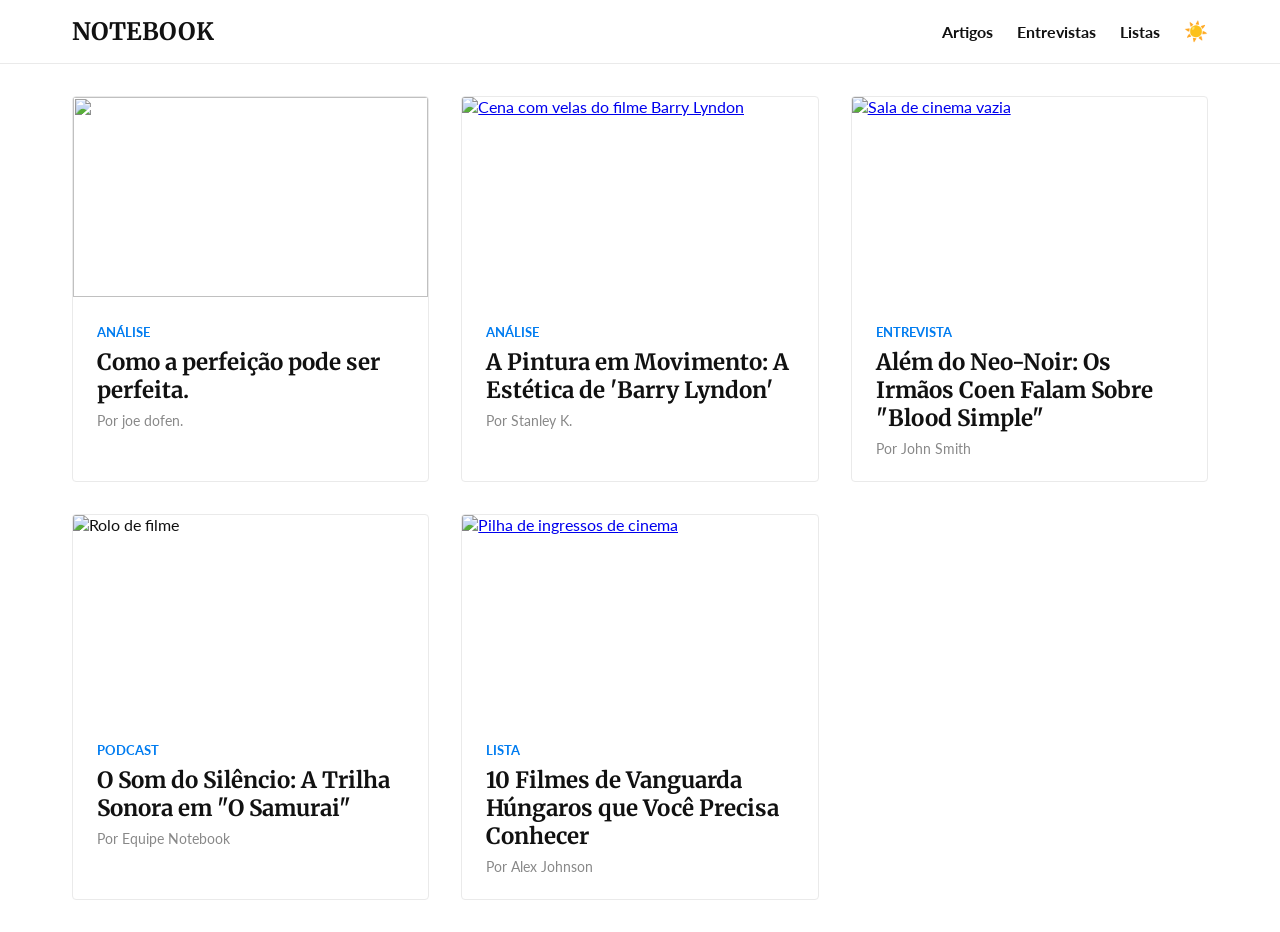
==== index.html @ de0e13df "Add files via upload" ====
<!DOCTYPE html>
<html lang="pt-br" data-theme="light"> <head>
    <meta charset="UTF-8">
    <meta name="viewport" content="width=device-width, initial-scale=1.0">
    <title>Meu Notebook de Cinema</title>
    <link rel="stylesheet" href="style.css">
    <link rel="preconnect" href="https://fonts.googleapis.com">
    <link rel="preconnect" href="https://fonts.gstatic.com" crossorigin>
    <link href="https://fonts.googleapis.com/css2?family=Lato:wght@400;700&family=Merriweather:wght@400;7GE00&display=swap" rel="stylesheet">
</head>
<body>

    <header class="navbar">
        <div class="container">
            <h1 class="logo">NOTEBOOK</h1>
            <nav>
                <a href="#">Artigos</a>
                <a href="#">Entrevistas</a>
                <a href="#">Listas</a>
                <button id="theme-toggle">
                    <span class="icon sun">☀️</span>
                    <span class="icon moon">🌙</span>
                </button>
            </nav>
        </div>
    </header>

    <main class="container">
        <div class="article-grid">

            <div class="article-card">
                <div class="card-image">
                    <a href="lente-barry-lyndon.html">
                        <img data-src="https://a.ltrbxd.com/resized/sm/upload/su/h6/e2/cr/barry-lyndon-1200-1200-675-675-crop-000000.jpg?v=b70b5426e8" alt="">
                    </a>
                </div>
                <div class="card-content">
                    <span class="category">Análise</span>
                    <h2>
                        <a href="lente~-barry-lyndon.html">
                            Como a perfeição pode ser perfeita.
                        </a>
                    </h2>
                    <p class="byline">Por joe dofen.</p>
                </div>
            </div>

            <div class="article-card">
                <div class="card-image">
                    <a href="barry-lyndon.html">
                        <img data-src="https://s2-valor.glbimg.com/wOEI_s5ZHy28M7ehgRX6TdhuneI=/0x0:1778x1000/984x0/smart/filters:strip_icc()/i.s3.glbimg.com/v1/AUTH_63b422c2caee4269b8b34177e8876b93/internal_photos/bs/2025/N/T/teN3JcSMAdvAFZsacY4g/barry.png" alt="Cena com velas do filme Barry Lyndon">
                    </a>
                </div>
                <div class="card-content">
                    <span class="category">Análise</span>
                    <h2>
                        <a href="barry-lyndon.html">
                            A Pintura em Movimento: A Estética de 'Barry Lyndon'
                        </a>
                    </h2>
                    <p class="byline">Por Stanley K.</p>
                </div>
            </div>

            <div class="article-card">
                <div class="card-image">
                    <a href="blood-simple.html">
                    <img data-src="https://a.ltrbxd.com/resized/sm/upload/et/ux/ky/f0/blood-simple-1200-1200-675-675-crop-000000.jpg?v=5f69c8ea7e" alt="Sala de cinema vazia">
                    </a>
                </div>
                <div class="card-content">
                    <span class="category">Entrevista</span>
                    <h2>
                        <a href="blood-simple.html">
                        Além do Neo-Noir: Os Irmãos Coen Falam Sobre "Blood Simple"
                        </a>
                    </h2>
                    <p class="byline">Por John Smith</p>
                </div>
            </div>

            <div class="article-card">
                <div class="card-image">
                    <img data-src="https://blogger.googleusercontent.com/img/b/R29vZ2xl/AVvXsEhnarL_NBKKNbPKCwjMSGBGJndOEcWD9h7XCN8IYGwosoV7_4eFQ4dMtsWF5e5DORvb4uKLwnJi3D6dBI9UvZ0UryTJbYfC2SJncXrN0rO8Tij2lGOHUMbu6mzri41zIzrXgPR-jkq3w2rp/s1600/photo_01.jpg" alt="Rolo de filme">
                </div>
                <div class="card-content">
                    <span class="category">Podcast</span>
                    <h2>O Som do Silêncio: A Trilha Sonora em "O Samurai"</h2>
                    <p class="byline">Por Equipe Notebook</p>
                </div>
            </div>

            <div class="article-card">
                <div class="card-image">
                    <a href="vanguarda-hungara.html">
                    <img data-src="https://blogger.googleusercontent.com/img/b/R29vZ2xl/AVvXsEg8NRrm1K_T3yUza_Ttg18rGKptFVAdXMMT65Qz-xhuq382jo0gqlRuhPqFdMZ4Xq2S3rmKPfphiv1OhDIM2w13c5-HKCChcZ2WCQVu3eyjWNhW0rWmd3zGV067bk2B4B5HlbZelqwhn_Y/s1600/Electra+mi+amor.jpg" alt="Pilha de ingressos de cinema">
                    </a>
                </div>
                <div class="card-content">
                    <span class="category">Lista</span>
                    <h2>
                        <a href="vanguarda-hungara.html">
                        10 Filmes de Vanguarda Húngaros que Você Precisa Conhecer
                        </a>
                    </h2>
                    <p class="byline">Por Alex Johnson</p>
                </div>
            </div>
            
            </div>
    </main>

    <script src="script.js"></script>
</body>
</html>
---- style.css ----
/* --- 1. Variáveis Globais (Modo Claro é o padrão) --- */
:root {
    --bg-color: #FFFFFF;
    --text-color: #111111;
    --card-bg: #FFFFFF;
    --border-color: #EAEAEA;
    --category-color: #007CF0;

    --font-heading: 'Merriweather', serif; /* Fonte serifada para títulos */
    --font-body: 'Lato', sans-serif;      /* Fonte sans-serif para o resto */
}

/* --- 2. Definições do Modo Escuro --- */
/* Quando o <html> tiver o atributo [data-theme="dark"]... */
[data-theme="dark"] {
    --bg-color: #111111;
    --text-color: #EAEAEA;
    --card-bg: #1C1C1C;
    --border-color: #333333;
}

/* --- 3. Estilos Gerais --- */
* {
    box-sizing: border-box;
    margin: 0;
    padding: 0;
}

body {
    background-color: var(--bg-color);
    color: var(--text-color);
    font-family: var(--font-body);
    transition: background-color 0.3s ease, color 0.3s ease;
}

.container {
    max-width: 1200px;
    margin: 0 auto;
    padding: 2rem;
}

/* --- 4. Navbar --- */
.navbar {
    border-bottom: 1px solid var(--border-color);
    padding: 1rem 0;
    background-color: var(--bg-color);
    position: sticky;
    top: 0;
    z-index: 10;
}

.navbar .container {
    display: flex;
    justify-content: space-between;
    align-items: center;
    padding: 0 2rem; /* Reduz padding do container dentro da navbar */
}

.logo {
    font-family: var(--font-heading);
    font-size: 1.5rem;
}

.navbar nav {
    display: flex;
    align-items: center;
    gap: 1.5rem;
}

.navbar nav a {
    text-decoration: none;
    color: var(--text-color);
    font-weight: 700;
}

/* --- 5. Botão de Tema (JS) --- */
#theme-toggle {
    background: none;
    border: none;
    cursor: pointer;
    font-size: 1.2rem;
}

/* Oculta o ícone que não está ativo */
[data-theme="light"] .moon { display: none; }
[data-theme="dark"] .sun { display: none; }

/* --- 6. Grade de Artigos (CSS Grid) --- */
.article-grid {
    display: grid;
    /* Cria colunas responsivas:
      - Tenta preencher (auto-fill) com colunas de no mínimo 300px.
      - 1fr faz com que elas cresçam e ocupem o espaço por igual.
    */
    grid-template-columns: repeat(auto-fill, minmax(300px, 1fr));
    gap: 2rem;
}

.article-card {
    background: var(--card-bg);
    border: 1px solid var(--border-color);
    border-radius: 4px;
    overflow: hidden;
    transition: transform 0.3s ease, box-shadow 0.3s ease;
}

.article-card:hover {
    transform: translateY(-5px);
    box-shadow: 0 10px 20px rgba(0, 0, 0, 0.1);
}

/* --- 7. Estilos do Lazy Load (JS) --- */
.card-image {
    width: 100%;
    height: 200px; /* Altura fixa para as imagens */
}

.card-image img {
    width: 100%;
    height: 100%;
    object-fit: cover; /* Garante que a imagem cubra a área sem distorcer */
    
    /* Estado inicial (antes de carregar) */
    opacity: 0;
    transition: opacity 0.5s ease-out;
}

/* Estado final (quando o JS adicionar a classe 'loaded') */
.card-image img.loaded {
    opacity: 1;
}

.card-content {
    padding: 1.5rem;
}

.category {
    color: var(--category-color);
    font-weight: 700;
    font-size: 0.8rem;
    text-transform: uppercase;
}

.card-content h2 {
    font-family: var(--font-heading);
    font-size: 1.4rem;
    margin: 0.5rem 0;
}

.byline {
    font-size: 0.9rem;
    color: #888;
}

/* --- 8. Estilos dos Links dos Cards (index.html) --- */
/* Remove a cor azul e o sublinhado dos links no título */
.article-card h2 a {
    text-decoration: none;
    color: inherit; /* 'inherit' faz o link ter a mesma cor do H2 */
}

/* Deixa o logo na navbar sem sublinhado também */
.logo a {
    text-decoration: none;
    color: inherit;
}


/* --- 9. Estilos da Página de Artigo (barry-lyndon.html) --- */
.article-content {
    max-width: 800px; /* Limita a largura para melhor leitura */
    margin: 2rem auto; /* Centraliza o artigo */
}

.article-header {
    margin-bottom: 2rem;
    text-align: center;
}

.article-header h1 {
    font-family: var(--font-heading);
    font-size: 3rem;
    line-height: 1.2;
    margin: 0.5rem 0;
}

.article-hero-image {
    margin: 2rem 0;
}

.article-hero-image img {
    width: 100%;
    border-radius: 4px;
}

.article-hero-image figcaption {
    font-size: 0.9rem;
    color: #888;
    text-align: center;
    margin-top: 0.5rem;
}

.article-body p {
    font-family: 'Merriweather', serif;
    font-size: 1.1rem;
    line-height: 1.7; /* Espaçamento entre linhas, essencial para leitura */
    margin-bottom: 1.5rem;
}

/* --- 10. Estilos da Lista de Artigos (vanguarda-hungara.html) --- */

/* Configura a lista <ol> */
.article-list {
    list-style-type: none;  /* Esconde os números padrão (1., 2.) */
    padding-left: 0;        /* Remove o recuo padrão da lista */
    counter-reset: film-counter; /* Cria um "contador" chamado film-counter e o inicia em 0 */
}

/* Configura cada item <li> */
.article-list li {
    counter-increment: film-counter; /* A cada <li>, adiciona +1 ao contador */
    position: relative;        /* Essencial para posicionar o número */
    padding-left: 4rem;      /* Cria espaço à esquerda para o nosso número personalizado */
    margin-bottom: 2.5rem;   /* Espaço entre os itens da lista */
}

/* Cria o nosso número personalizado */
.article-list li::before {
    content: counter(film-counter); /* O "conteúdo" deste elemento será o valor do contador */
    
    /* Posição */
    position: absolute;
    left: 0;
    top: -0.2rem; /* Alinha o número com o topo do título */

    /* Estilo do Número (A parte legal) */
    font-family: var(--font-heading); /* Usa a fonte serifada dos títulos */
    font-size: 3rem;                  /* Tamanho grande */
    font-weight: 700;
    line-height: 1;
    color: var(--category-color);     /* Usa a cor de destaque (azul) */
}

/* Estiliza o título do filme dentro da lista */
.article-list li h3 {
    font-family: var(--font-heading);
    font-size: 1.5rem;
    margin-bottom: 0.25rem;
}

/* Estiliza o nome do diretor */
.article-list li .list-director {
    font-family: var(--font-body);
    font-style: italic;
    color: #888;
    margin-bottom: 0.5rem;
    font-size: 1rem;
    line-height: 1.4;
}

/* Estiliza o parágrafo de descrição */
.article-list li p {
    font-size: 1rem;      /* Um pouco menor que o texto principal para dar contraste */
    line-height: 1.6;
    margin-bottom: 0;   /* Remove o espaçamento padrão de parágrafo */
}
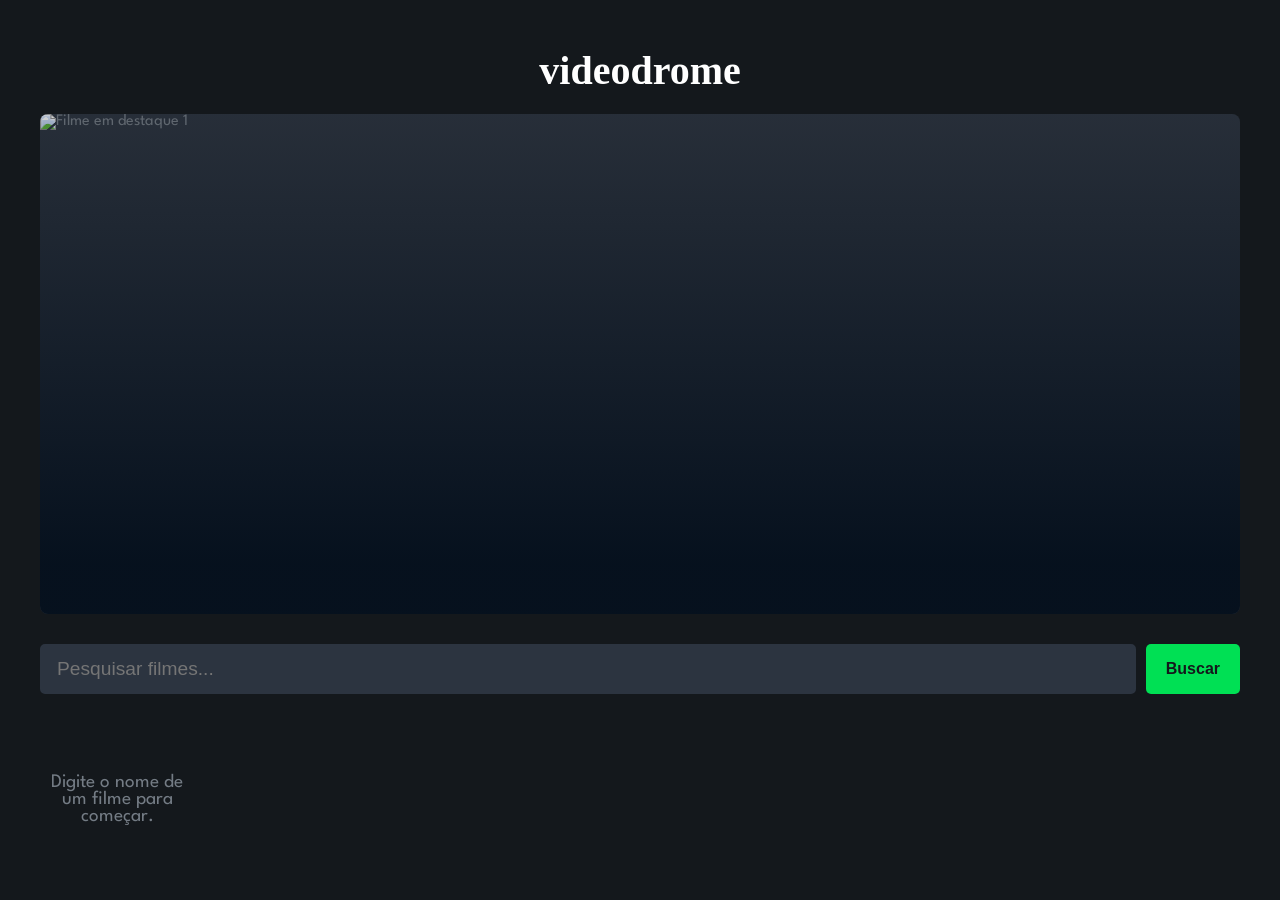
==== commit 541c60ae: "Add files via upload" ====
--- a/index.html
+++ b/index.html
@@ -1,115 +1,37 @@
 <!DOCTYPE html>
-<html lang="pt-br" data-theme="light"> <head>
+<html lang="pt-br">
+<head>
     <meta charset="UTF-8">
     <meta name="viewport" content="width=device-width, initial-scale=1.0">
-    <title>Meu Notebook de Cinema</title>
+    <title>Meu Letterboxd - Pesquisa</title>
     <link rel="stylesheet" href="style.css">
+    
     <link rel="preconnect" href="https://fonts.googleapis.com">
     <link rel="preconnect" href="https://fonts.gstatic.com" crossorigin>
-    <link href="https://fonts.googleapis.com/css2?family=Lato:wght@400;700&family=Merriweather:wght@400;7GE00&display=swap" rel="stylesheet">
+    <link href="https://fonts.googleapis.com/css2?family=League+Spartan:wght@100..900&display=swap" rel="stylesheet">
 </head>
 <body>
 
-    <header class="navbar">
-        <div class="container">
-            <h1 class="logo">NOTEBOOK</h1>
-            <nav>
-                <a href="#">Artigos</a>
-                <a href="#">Entrevistas</a>
-                <a href="#">Listas</a>
-                <button id="theme-toggle">
-                    <span class="icon sun">☀️</span>
-                    <span class="icon moon">🌙</span>
-                </button>
-            </nav>
-        </div>
-    </header>
+    <div class="container">
+        <header>
+            <h1 class="logo-title">videodrome</h1>
+           <div id="hero-slider">
+            <img src="images/carlitosway.webp" alt="Filme em destaque 1" class="slide active">
+             <img src="images/eyes-widde-shut.webp" alt="Filme em destaque 2" class="slide">
+             <img src="images/phantom.jpg" alt="Filme em destaque 3" class="slide">
+           </div>
+           
+            <form id="form-pesquisa">
+                <input type="text" id="input-pesquisa" placeholder="Pesquisar filmes...">
+                <button type="submit">Buscar</button>
+            </form>
+        </header>
 
-    <main class="container">
-        <div class="article-grid">
+        <main id="container-resultados">
+            <p class="placeholder-text">Digite o nome de um filme para começar.</p>
+        </main>
+    </div>
 
-            <div class="article-card">
-                <div class="card-image">
-                    <a href="lente-barry-lyndon.html">
-                        <img data-src="https://a.ltrbxd.com/resized/sm/upload/su/h6/e2/cr/barry-lyndon-1200-1200-675-675-crop-000000.jpg?v=b70b5426e8" alt="">
-                    </a>
-                </div>
-                <div class="card-content">
-                    <span class="category">Análise</span>
-                    <h2>
-                        <a href="lente~-barry-lyndon.html">
-                            Como a perfeição pode ser perfeita.
-                        </a>
-                    </h2>
-                    <p class="byline">Por joe dofen.</p>
-                </div>
-            </div>
-
-            <div class="article-card">
-                <div class="card-image">
-                    <a href="barry-lyndon.html">
-                        <img data-src="https://s2-valor.glbimg.com/wOEI_s5ZHy28M7ehgRX6TdhuneI=/0x0:1778x1000/984x0/smart/filters:strip_icc()/i.s3.glbimg.com/v1/AUTH_63b422c2caee4269b8b34177e8876b93/internal_photos/bs/2025/N/T/teN3JcSMAdvAFZsacY4g/barry.png" alt="Cena com velas do filme Barry Lyndon">
-                    </a>
-                </div>
-                <div class="card-content">
-                    <span class="category">Análise</span>
-                    <h2>
-                        <a href="barry-lyndon.html">
-                            A Pintura em Movimento: A Estética de 'Barry Lyndon'
-                        </a>
-                    </h2>
-                    <p class="byline">Por Stanley K.</p>
-                </div>
-            </div>
-
-            <div class="article-card">
-                <div class="card-image">
-                    <a href="blood-simple.html">
-                    <img data-src="https://a.ltrbxd.com/resized/sm/upload/et/ux/ky/f0/blood-simple-1200-1200-675-675-crop-000000.jpg?v=5f69c8ea7e" alt="Sala de cinema vazia">
-                    </a>
-                </div>
-                <div class="card-content">
-                    <span class="category">Entrevista</span>
-                    <h2>
-                        <a href="blood-simple.html">
-                        Além do Neo-Noir: Os Irmãos Coen Falam Sobre "Blood Simple"
-                        </a>
-                    </h2>
-                    <p class="byline">Por John Smith</p>
-                </div>
-            </div>
-
-            <div class="article-card">
-                <div class="card-image">
-                    <img data-src="https://blogger.googleusercontent.com/img/b/R29vZ2xl/AVvXsEhnarL_NBKKNbPKCwjMSGBGJndOEcWD9h7XCN8IYGwosoV7_4eFQ4dMtsWF5e5DORvb4uKLwnJi3D6dBI9UvZ0UryTJbYfC2SJncXrN0rO8Tij2lGOHUMbu6mzri41zIzrXgPR-jkq3w2rp/s1600/photo_01.jpg" alt="Rolo de filme">
-                </div>
-                <div class="card-content">
-                    <span class="category">Podcast</span>
-                    <h2>O Som do Silêncio: A Trilha Sonora em "O Samurai"</h2>
-                    <p class="byline">Por Equipe Notebook</p>
-                </div>
-            </div>
-
-            <div class="article-card">
-                <div class="card-image">
-                    <a href="vanguarda-hungara.html">
-                    <img data-src="https://blogger.googleusercontent.com/img/b/R29vZ2xl/AVvXsEg8NRrm1K_T3yUza_Ttg18rGKptFVAdXMMT65Qz-xhuq382jo0gqlRuhPqFdMZ4Xq2S3rmKPfphiv1OhDIM2w13c5-HKCChcZ2WCQVu3eyjWNhW0rWmd3zGV067bk2B4B5HlbZelqwhn_Y/s1600/Electra+mi+amor.jpg" alt="Pilha de ingressos de cinema">
-                    </a>
-                </div>
-                <div class="card-content">
-                    <span class="category">Lista</span>
-                    <h2>
-                        <a href="vanguarda-hungara.html">
-                        10 Filmes de Vanguarda Húngaros que Você Precisa Conhecer
-                        </a>
-                    </h2>
-                    <p class="byline">Por Alex Johnson</p>
-                </div>
-            </div>
-            
-            </div>
-    </main>
-
-    <script src="script.js"></script>
+    <script src="search.js"></script>
 </body>
 </html>
--- a/style.css
+++ b/style.css
@@ -1,266 +1,199 @@
-/* --- 1. Variáveis Globais (Modo Claro é o padrão) --- */
+/* Reseta e define a paleta de cores "Letterboxd" */
 :root {
-    --bg-color: #FFFFFF;
-    --text-color: #111111;
-    --card-bg: #FFFFFF;
-    --border-color: #EAEAEA;
-    --category-color: #007CF0;
-
-    --font-heading: 'Merriweather', serif; /* Fonte serifada para títulos */
-    --font-body: 'Lato', sans-serif;      /* Fonte sans-serif para o resto */
-}
-
-/* --- 2. Definições do Modo Escuro --- */
-/* Quando o <html> tiver o atributo [data-theme="dark"]... */
-[data-theme="dark"] {
-    --bg-color: #111111;
-    --text-color: #EAEAEA;
-    --card-bg: #1C1C1C;
-    --border-color: #333333;
-}
-
-/* --- 3. Estilos Gerais --- */
-* {
-    box-sizing: border-box;
-    margin: 0;
-    padding: 0;
+    --fundo-escuro: #14181C;
+    --fundo-card: #2C3440;
+    --texto-claro: rgb(116, 124, 133);
+    --texto-branco: #FFFFFF;
+    --verde-letterboxd: #00E054;
+    --fonte-titulo: 'Merriweather', serif;
+    --fonte-corpo: "League Spartan", sans-serif;
 }
 
 body {
-    background-color: var(--bg-color);
-    color: var(--text-color);
-    font-family: var(--font-body);
-    transition: background-color 0.3s ease, color 0.3s ease;
+    background-color: var(--fundo-escuro);
+    color: var(--texto-claro);
+    font-family: var(--fonte-corpo);
+    margin: 0;
+    padding: 20px;
 }
 
 .container {
     max-width: 1200px;
     margin: 0 auto;
-    padding: 2rem;
 }
 
-/* --- 4. Navbar --- */
-.navbar {
-    border-bottom: 1px solid var(--border-color);
-    padding: 1rem 0;
-    background-color: var(--bg-color);
-    position: sticky;
-    top: 0;
-    z-index: 10;
+/* --- Página de Busca (index.html) --- */
+
+header {
+    margin-bottom: 30px;
 }
 
-.navbar .container {
-    display: flex;
-    justify-content: space-between;
-    align-items: center;
-    padding: 0 2rem; /* Reduz padding do container dentro da navbar */
+.logo-title {
+    font-family: var(--fonte-titulo);
+    color: var(--texto-branco);
+    font-size: 2.5rem;
+    text-align: center;
+    margin-bottom: 20px;
 }
 
-.logo {
-    font-family: var(--font-heading);
-    font-size: 1.5rem;
+#form-pesquisa {
+    display: flex;
 }
 
-.navbar nav {
-    display: flex;
-    align-items: center;
-    gap: 1.5rem;
+#input-pesquisa {
+    flex-grow: 1; /* Ocupa o máximo de espaço */
+    font-size: 1.2rem;
+    padding: 12px 15px;
+    border: 2px solid var(--fundo-card);
+    background-color: var(--fundo-card);
+    color: var(--texto-branco);
+    border-radius: 5px;
 }
 
-.navbar nav a {
-    text-decoration: none;
-    color: var(--text-color);
-    font-weight: 700;
+#form-pesquisa button {
+    font-size: 1rem;
+    font-weight: bold;
+    padding: 12px 20px;
+    margin-left: 10px;
+    background-color: var(--verde-letterboxd);
+    color: var(--fundo-escuro);
+    border: none;
+    border-radius: 5px;
+    cursor: pointer;
 }
 
-/* --- 5. Botão de Tema (JS) --- */
-#theme-toggle {
-    background: none;
-    border: none;
-    cursor: pointer;
+.placeholder-text {
+    text-align: center;
     font-size: 1.2rem;
+    margin-top: 50px;
 }
 
-/* Oculta o ícone que não está ativo */
-[data-theme="light"] .moon { display: none; }
-[data-theme="dark"] .sun { display: none; }
-
-/* --- 6. Grade de Artigos (CSS Grid) --- */
-.article-grid {
+/* Grid para os posters */
+#container-resultados {
     display: grid;
-    /* Cria colunas responsivas:
-      - Tenta preencher (auto-fill) com colunas de no mínimo 300px.
-      - 1fr faz com que elas cresçam e ocupem o espaço por igual.
-    */
-    grid-template-columns: repeat(auto-fill, minmax(300px, 1fr));
-    gap: 2rem;
+    /* Cria colunas automáticas de 150px */
+    grid-template-columns: repeat(auto-fill, minmax(150px, 1fr));
+    gap: 20px;
 }
 
-.article-card {
-    background: var(--card-bg);
-    border: 1px solid var(--border-color);
-    border-radius: 4px;
+.movie-card {
+    background-color: var(--fundo-card);
+    border-radius: 5px;
     overflow: hidden;
-    transition: transform 0.3s ease, box-shadow 0.3s ease;
+    cursor: pointer;
+    transition: transform 0.2s ease;
 }
 
-.article-card:hover {
-    transform: translateY(-5px);
-    box-shadow: 0 10px 20px rgba(0, 0, 0, 0.1);
+.movie-card:hover {
+    transform: scale(1.05);
+    border: 2px solid var(--verde-letterboxd);
 }
 
-/* --- 7. Estilos do Lazy Load (JS) --- */
-.card-image {
+.movie-card img {
     width: 100%;
-    height: 200px; /* Altura fixa para as imagens */
+    height: auto;
+    display: block;
 }
 
-.card-image img {
+/* --- Página de Detalhes (movie.html) --- */
+
+.back-link {
+    color: var(--verde-letterboxd);
+    text-decoration: none;
+    font-size: 1rem;
+    margin-bottom: 20px;
+    display: inline-block;
+}
+
+.movie-details-layout {
+    display: flex;
+    margin-top: 20px;
+    gap: 30px;
+}
+
+.movie-details-layout img {
+    width: 300px;
+    height: auto;
+    border-radius: 10px;
+    object-fit: cover;
+}
+
+.movie-info h1 {
+    font-family: var(--fonte-titulo);
+    color: var(--texto-branco);
+    font-size: 3rem;
+    margin-top: 0;
+    margin-bottom: 10px;
+}
+
+.movie-info #movie-tagline {
+    font-style: italic;
+    font-size: 1.2rem;
+    margin-bottom: 20px;
+}
+
+.movie-info h2 {
+    font-family: var(--fonte-titulo);
+    color: var(--texto-branco);
+    font-size: 1.5rem;
+    border-bottom: 2px solid var(--fundo-card);
+    padding-bottom: 5px;
+    margin-top: 30px;
+}
+
+.movie-info #movie-overview {
+    font-size: 1rem;
+    line-height: 1.6;
+    color: var(--texto-branco);
+}
+
+.movie-stats {
+    margin-top: 20px;
+    display: flex;
+    gap: 20px;
+    font-weight: bold;
+}
+
+/* --- Estilos do Hero Slider --- */
+
+/* --- Estilos do Hero Slider (Versão Manual) --- */
+
+#hero-slider {
+    width: 100%;
+    height: 500px; /* Você pode ajustar essa altura */
+    position: relative; /* Essencial para posicionar os slides */
+    overflow: hidden; /* Esconde partes da imagem que sobrarem */
+    border-radius: 8px;
+    margin-bottom: 30px; /* Espaço entre o slider e a barra de busca */
+    background-color: var(--fundo-card); /* Cor de fundo enquanto carrega */
+}
+
+/* Cada slide (agora é uma tag <img>) */
+#hero-slider .slide {
+    position: absolute; /* Coloca todos os slides no mesmo lugar */
+    top: 0;
+    left: 0;
     width: 100%;
     height: 100%;
-    object-fit: cover; /* Garante que a imagem cubra a área sem distorcer */
+    object-fit: cover; /* Faz a imagem cobrir o espaço sem distorcer */
     
-    /* Estado inicial (antes de carregar) */
-    opacity: 0;
-    transition: opacity 0.5s ease-out;
+    /* A mágica do "fade" */
+    opacity: 0; /* Começa invisível */
+    transition: opacity 1.5s ease-in-out; /* Duração do fade */
 }
 
-/* Estado final (quando o JS adicionar a classe 'loaded') */
-.card-image img.loaded {
-    opacity: 1;
+/* O slide que está ativo (visível) */
+#hero-slider .slide.active {
+    opacity: 1; /* Fica visível */
 }
 
-.card-content {
-    padding: 1.5rem;
-}
-
-.category {
-    color: var(--category-color);
-    font-weight: 700;
-    font-size: 0.8rem;
-    text-transform: uppercase;
-}
-
-.card-content h2 {
-    font-family: var(--font-heading);
-    font-size: 1.4rem;
-    margin: 0.5rem 0;
-}
-
-.byline {
-    font-size: 0.9rem;
-    color: #888;
-}
-
-/* --- 8. Estilos dos Links dos Cards (index.html) --- */
-/* Remove a cor azul e o sublinhado dos links no título */
-.article-card h2 a {
-    text-decoration: none;
-    color: inherit; /* 'inherit' faz o link ter a mesma cor do H2 */
-}
-
-/* Deixa o logo na navbar sem sublinhado também */
-.logo a {
-    text-decoration: none;
-    color: inherit;
-}
-
-
-/* --- 9. Estilos da Página de Artigo (barry-lyndon.html) --- */
-.article-content {
-    max-width: 800px; /* Limita a largura para melhor leitura */
-    margin: 2rem auto; /* Centraliza o artigo */
-}
-
-.article-header {
-    margin-bottom: 2rem;
-    text-align: center;
-}
-
-.article-header h1 {
-    font-family: var(--font-heading);
-    font-size: 3rem;
-    line-height: 1.2;
-    margin: 0.5rem 0;
-}
-
-.article-hero-image {
-    margin: 2rem 0;
-}
-
-.article-hero-image img {
+/* Um "filtro" escuro sobre a imagem, para o texto não sumir */
+#hero-slider::after {
+    content: '';
+    position: absolute;
+    top: 0;
+    left: 0;
     width: 100%;
-    border-radius: 4px;
-}
-
-.article-hero-image figcaption {
-    font-size: 0.9rem;
-    color: #888;
-    text-align: center;
-    margin-top: 0.5rem;
-}
-
-.article-body p {
-    font-family: 'Merriweather', serif;
-    font-size: 1.1rem;
-    line-height: 1.7; /* Espaçamento entre linhas, essencial para leitura */
-    margin-bottom: 1.5rem;
-}
-
-/* --- 10. Estilos da Lista de Artigos (vanguarda-hungara.html) --- */
-
-/* Configura a lista <ol> */
-.article-list {
-    list-style-type: none;  /* Esconde os números padrão (1., 2.) */
-    padding-left: 0;        /* Remove o recuo padrão da lista */
-    counter-reset: film-counter; /* Cria um "contador" chamado film-counter e o inicia em 0 */
-}
-
-/* Configura cada item <li> */
-.article-list li {
-    counter-increment: film-counter; /* A cada <li>, adiciona +1 ao contador */
-    position: relative;        /* Essencial para posicionar o número */
-    padding-left: 4rem;      /* Cria espaço à esquerda para o nosso número personalizado */
-    margin-bottom: 2.5rem;   /* Espaço entre os itens da lista */
-}
-
-/* Cria o nosso número personalizado */
-.article-list li::before {
-    content: counter(film-counter); /* O "conteúdo" deste elemento será o valor do contador */
-    
-    /* Posição */
-    position: absolute;
-    left: 0;
-    top: -0.2rem; /* Alinha o número com o topo do título */
-
-    /* Estilo do Número (A parte legal) */
-    font-family: var(--font-heading); /* Usa a fonte serifada dos títulos */
-    font-size: 3rem;                  /* Tamanho grande */
-    font-weight: 700;
-    line-height: 1;
-    color: var(--category-color);     /* Usa a cor de destaque (azul) */
-}
-
-/* Estiliza o título do filme dentro da lista */
-.article-list li h3 {
-    font-family: var(--font-heading);
-    font-size: 1.5rem;
-    margin-bottom: 0.25rem;
-}
-
-/* Estiliza o nome do diretor */
-.article-list li .list-director {
-    font-family: var(--font-body);
-    font-style: italic;
-    color: #888;
-    margin-bottom: 0.5rem;
-    font-size: 1rem;
-    line-height: 1.4;
-}
-
-/* Estiliza o parágrafo de descrição */
-.article-list li p {
-    font-size: 1rem;      /* Um pouco menor que o texto principal para dar contraste */
-    line-height: 1.6;
-    margin-bottom: 0;   /* Remove o espaçamento padrão de parágrafo */
+    height: 100%;
+    background: linear-gradient(to top, rgba(2, 13, 26, 0.9) 10%, rgba(20, 24, 28, 0.2) 100%);
 }
